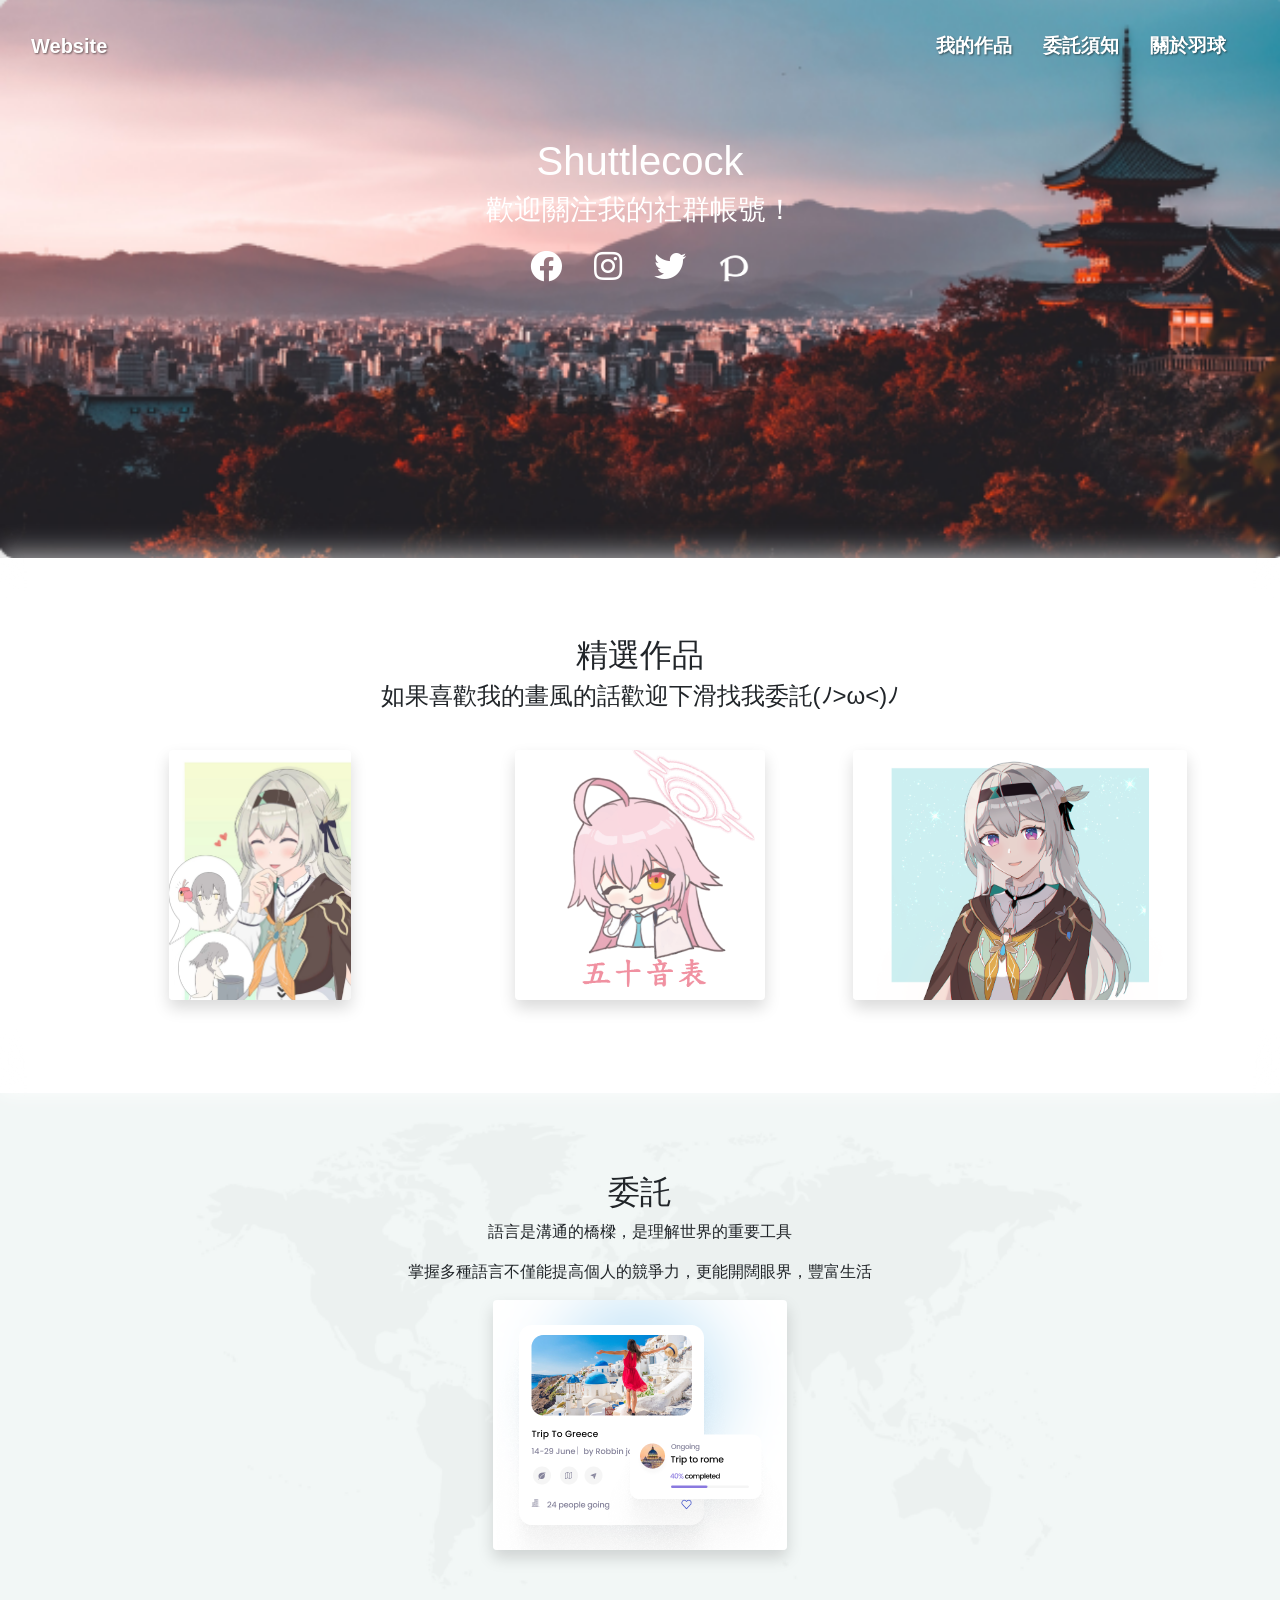
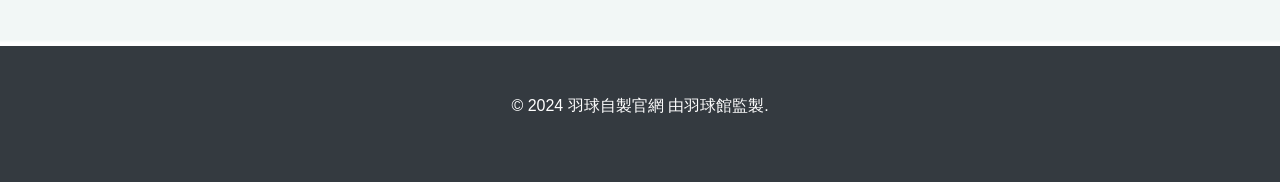
==== Shuttlecock web/index.html @ 03708514 "version1" ====
<!DOCTYPE html>
<html lang="zh-Hant">
<head>
    <meta charset="UTF-8">
    <meta name="viewport" content="width=device-width, initial-scale=1.0">
    <title>Line Bot 官網</title>
    <link rel="stylesheet" href="styles.css">
    <!-- 引入 Bootstrap -->
    <link href="https://stackpath.bootstrapcdn.com/bootstrap/4.5.2/css/bootstrap.min.css" rel="stylesheet">
    <!-- 引入 Font Awesome -->
    <link rel="stylesheet" href="https://cdnjs.cloudflare.com/ajax/libs/font-awesome/5.15.3/css/all.min.css">
</head>
<body>
    <header class="hero-section" id="slideshow" style="background-image: url('images/image.png');">
        <!-- 導航欄 -->
        <nav class="navbar navbar-expand-lg navbar-light">
            <div class="container-fluid">
                <a class="navbar-brand text-white" href="index.html">Website</a>
                <button class="navbar-toggler" type="button" data-toggle="collapse" data-target="#navbarNav" aria-controls="navbarNav" aria-expanded="false" aria-label="Toggle navigation">
                    <span class="navbar-toggler-icon"></span>
                </button>
                <div class="collapse navbar-collapse" id="navbarNav">
                    <ul class="navbar-nav ml-auto">
                        <li class="nav-item">
                            <a class="nav-link text-white" href="about-site.html">我的作品</a>
                        </li>
                        <li class="nav-item">
                            <a class="nav-link text-white" href="about-linebot.html">委託須知</a>
                        </li>
                        <li class="nav-item">
                            <a class="nav-link text-white" href="about-us.html">關於羽球</a>
                        </li>
                    </ul>
                </div>
            </div>
        </nav>



        <!-- 英雄內容 -->
        <div class="hero-content text-center text-white">
            <h1>Shuttlecock</h1>
            <h3>歡迎關注我的社群帳號！</h3>
        </div>

        <!-- 社群平台 Icon 連結 -->
<div class="social-icons text-center mt-4">
    <a href="https://www.facebook.com/profile.php?id=100034321654632&locale=zh_TW" target="_blank" class="text-white mx-3">
        <i class="fab fa-facebook fa-2x"></i>
    </a>
    <a href="https://instagram.com/你的帳號" target="_blank" class="text-white mx-3">
        <i class="fab fa-instagram fa-2x"></i>
    </a>
    <a href="https://x.com/pnzyu322858" target="_blank" class="text-white mx-3">
        <i class="fab fa-twitter fa-2x"></i>
    </a>
    <a href="https://www.pixiv.net/users/102745883" target="_blank" class="text-white mx-3">
        <img src="images/pixiv-icon.png" alt="Pixiv" class="pixiv-icon">
    </a>
</div>


        <!-- 社群平台 Icon 連結
        <div class="social-icons text-center mt-4">
            <a href="https://www.facebook.com/profile.php?id=100034321654632&locale=zh_TW" target="_blank" class="text-white mx-3">
                <i class="fab fa-facebook fa-2x"></i>
            </a>
            <a href="https://instagram.com/你的帳號" target="_blank" class="text-white mx-3">
                <i class="fab fa-instagram fa-2x"></i>
            </a>
            <a href="https://x.com/pnzyu322858" target="_blank" class="text-white mx-3">
                <i class="fab fa-twitter fa-2x"></i>
            </a>
            <a href="https://www.pixiv.net/users/102745883" target="_blank" class="text-white mx-3">
                <img src="images/pixiv-icon.png"  alt="Pixiv" style="width: 30px; height: 43px;">
            </a>
            
            
        </div> -->
        
        <!-- <div class="hero-content text-center text-white">
            <a href="https://docs.google.com/forms/d/e/1FAIpQLSdoENQJsNm7mnWL3woPEka-30d0QeYfEKnMC2vVdbj_1Q4-5Q/viewform?usp=sf_link" class="btn btn-outline-success mt-3" id="surveyBtn">點我填寫委託表單 (*’ｰ’*)</a>
        </div> -->


    </header>

    <div class="transition-blur"></div>

    <!-- 截圖展示區域 -->
    <section id="screenshots" class="py-3">
        <div class="container text-center">
            <h2>精選作品</h2>
            <h4>如果喜歡我的畫風的話歡迎下滑找我委託(ﾉ>ω<)ﾉ</h4>
            <div class="row mt-4">
                <div class="col-md-4">
                    <img src="images/screenshot1.png" alt="Screenshot 1" class="img-fluid rounded shadow">
                </div>
                <div class="col-md-4">
                    <img src="images/screenshot2.png" alt="Screenshot 2" class="img-fluid rounded shadow">
                </div>
                <div class="col-md-4">
                    <img src="images/screenshot3.png" alt="Screenshot 3" class="img-fluid rounded shadow">
                </div>
            </div>
        </div>
    </section>

    <div class="transition-blur"></div>

    <!-- 學習語言的重要性區域 -->
    <section id="importance" class="bg-light py-5" style="background-image: url('images/image2.png'); background-size: cover; background-position: center;">
        <div class="container text-center">
            <h2>委託</h2>
            <p>語言是溝通的橋樑，是理解世界的重要工具</p>
            <p>掌握多種語言不僅能提高個人的競爭力，更能開闊眼界，豐富生活</p>
            <div class="thang">
                <p><img src="images/shot1.png" alt="Screenshot 1" class="img-fluid rounded shadow"></p>
            </div>
        </div>
    </section>

    <!-- 頁尾區域 -->
    <footer class="footer bg-dark text-white text-center py-3">
        <div class="container">
            <p>&copy; 2024 羽球自製官網 由羽球館監製.</p>
        </div>
    </footer>

    <!-- 引入 Bootstrap 和 JavaScript 依賴 -->
    <script src="https://code.jquery.com/jquery-3.5.1.slim.min.js"></script>
    <script src="https://cdn.jsdelivr.net/npm/@popperjs/core@2.5.4/dist/umd/popper.min.js"></script>
    <script src="https://stackpath.bootstrapcdn.com/bootstrap/4.5.2/js/bootstrap.min.js"></script>

    <!-- 控制按鈕顯示/隱藏的 JavaScript -->
    <script>
        $(document).ready(function() {
            // 監聽導覽列展開事件
            $('#navbarNav').on('show.bs.collapse', function () {
                $('#surveyBtn').hide(); // 導覽列展開時隱藏按鈕
            });

            // 監聽導覽列收起事件
            $('#navbarNav').on('hidden.bs.collapse', function () {
                $('#surveyBtn').show(); // 導覽列收起時顯示按鈕
            });
        });
    </script>
</body>
</html>
---- Shuttlecock web/styles.css ----
/* .navbar {
    position: sticky;
    top: 0;
    z-index: 1000;
    height: 60px;
    background: rgba(0, 0, 0, 0.7); /* 半透明黑色背景 */
    /* backdrop-filter: blur(10px); 背景模糊效果 */
    /* padding: 10px 20px;
} */


body {
    font-family: 'Arial', sans-serif;
    line-height: 1.6;
    margin: 0;
    padding: 0;
    background: #333;
    color: #333;
}

header {
    background: #333;
    color: #333131;
    padding: 1rem 0;
}

header .logo {
    max-width: 150px;
    height: auto;
}

.navbar {
    margin-bottom: 30px;
    
}

.container {
    padding: 2rem 0;
}

main h1 {
    margin-bottom: 1rem;
}

main p {
    font-size: 1.25rem;
}

footer {
    background: #333;
    color: #fff;
    text-align: center;
    padding: 1rem 0;
}

.hero-section {
    height: 62vh;

    background-size: cover; /* 讓圖片覆蓋整個區域 */
    background-position: center; /* 圖片居中顯示 */
    background-repeat: no-repeat; /* 防止圖片重複 */
}



.transition-blur {
    height: 50px; /* 過渡區域的高度，可以根據需要調整 */
    background: linear-gradient(to bottom, rgba(255, 255, 255, 0), rgba(255, 255, 255, 1)); /* 由透明到白色的過渡效果 */
    filter: blur(10px); /* 應用模糊效果 */
    margin-top: -20px; /* 可以調整，避免過渡區域和上方內容重疊過多 */
}

.navbar .nav-link {
    color: #000000; /* 字體顏色 */
    font-weight: bold; /* 字體加粗 */
    text-shadow: 1px 1px 2px rgba(0, 0, 0, 0.5); /* 加上陰影 */
}
.navbar .navbar-brand {
    color: #000000; /* 字體顏色 */
    font-weight: bold; /* 字體加粗 */
    text-shadow: 1px 1px 2px rgba(0, 0, 0, 0.5); /* 加上陰影 */
}


.navbar .nav-link {
    font-size: 19px;
    padding-left: 15px; /* 調整左側間距 
    padding-right: 30px; /* 調整右側間距
}

.navbar .navbar-brand {
    font-size: 30px; /* 調整品牌名稱的字體大小 */
}

.navbar .nav-item {
    margin-right: 15px; 
}

nav.navbar {
    margin-bottom: 60px; /* 調整距離 */
}




/* <!-- 截圖展示區域 --> */
.img-fluid {
    max-height: 250px; /* 限制圖片的最大高度 */
    width: auto;
}
.row {
    margin: 0.5; /* 去除行間距 */
}
.col-md-4 {
    padding: 0.5rem; /* 縮小列間距 */
}


/* <!-- 圖片區域 --> */
/* 背景切換效果 */
.hero-section {
    background-size: cover;
    background-position: center;
    transition: background-image 1.5s ease-in-out;
}

/* 文字動畫效果 */
#slideshow-text, #slideshow-description {
    opacity: 0;
    animation: fadeIn 2s forwards;
}

/* 淡入效果 */
@keyframes fadeIn {
    from { opacity: 0; }
    to { opacity: 1; }
}


/* 預設桌面版樣式 */
#screenshots .row {
    display: flex;
    justify-content: center;
    align-items: center;
}

#screenshots .col-md-4 {
    flex: 0 0 33.3333%;
    max-width: 33.3333%;
    padding: 15px;
}

/* 手機版樣式 */
@media (max-width: 768px) {
    #screenshots .col-md-4 {
        flex: 0 0 50%;
        max-width: 32%;
    }
}

.social-icons {
    display: flex; /* 使用 Flexbox */
    justify-content: center; /* 中心對齊 */
    align-items: center; /* 垂直對齊 */
}

.social-icons img.pixiv-icon {
    width: 30px; /* 設定寬度 */
    height: 30px; /* 設定高度 */
    margin-left: 1px; /* 為圖片添加間距 */
    margin-right: 1px; /* 為圖片添加間距 */
}
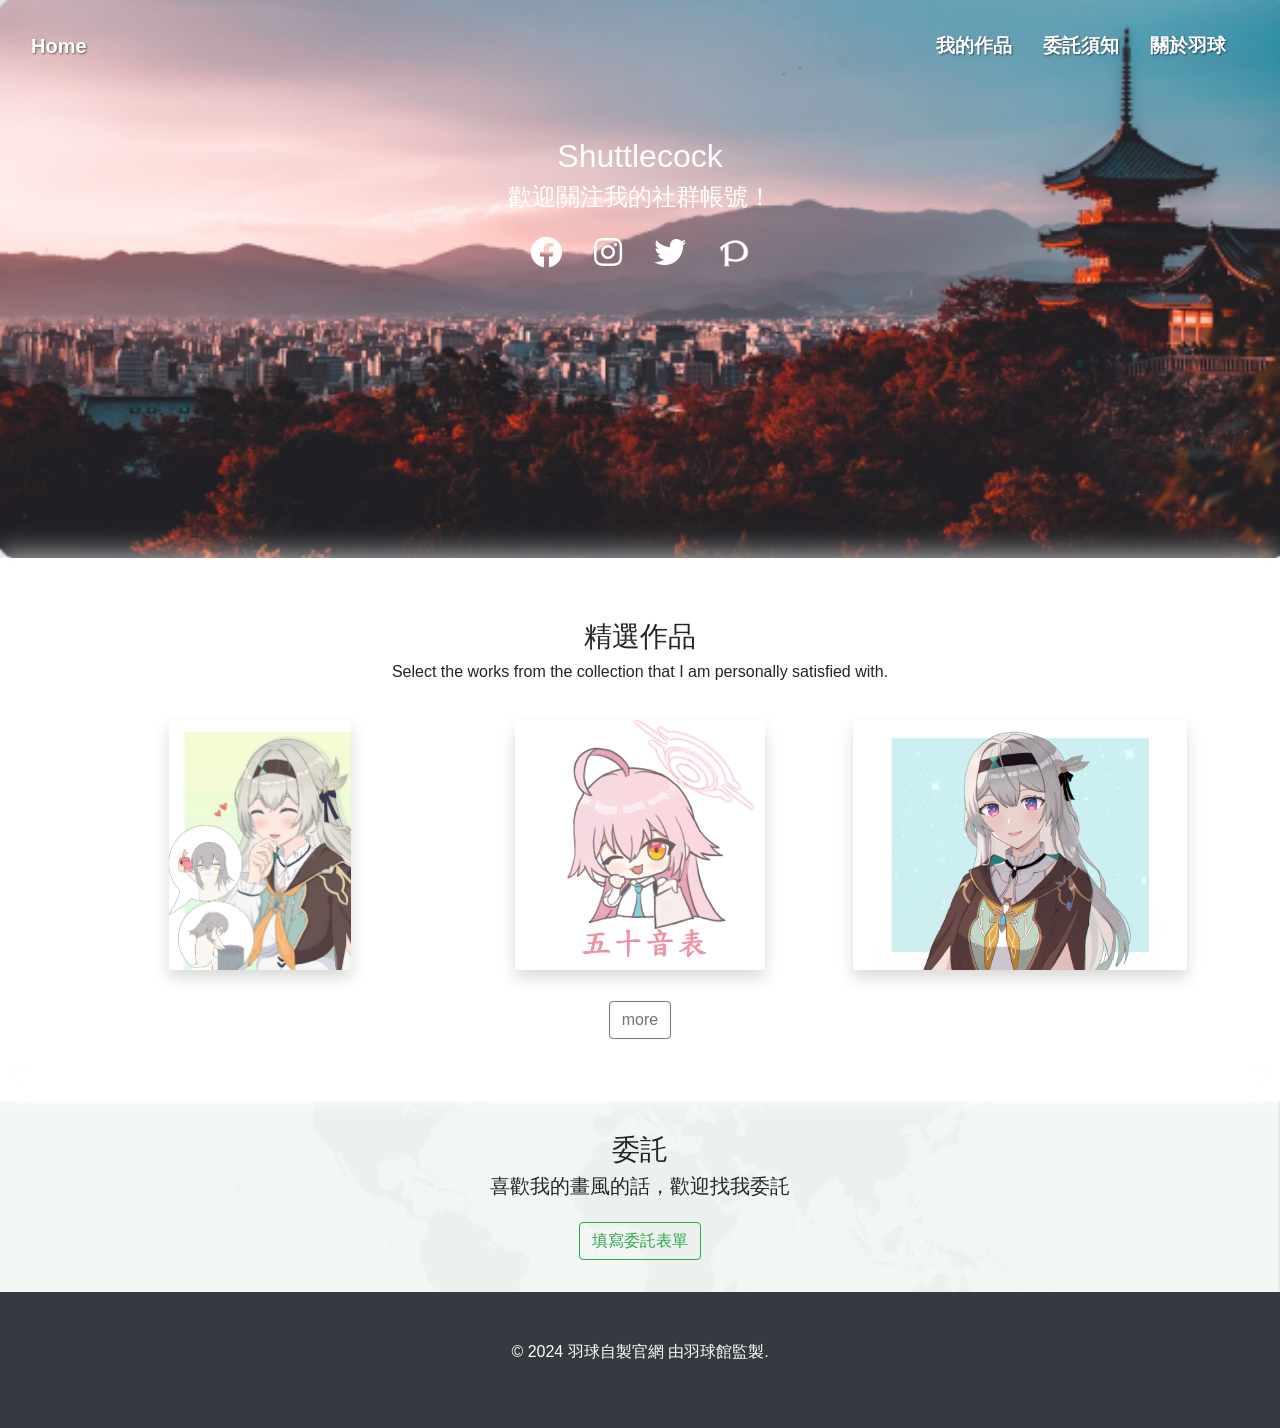
==== commit 1538222e: "Update index.html" ====
--- a/Shuttlecock web/index.html
+++ b/Shuttlecock web/index.html
@@ -15,7 +15,7 @@
         <!-- 導航欄 -->
         <nav class="navbar navbar-expand-lg navbar-light">
             <div class="container-fluid">
-                <a class="navbar-brand text-white" href="index.html">Website</a>
+                <a class="navbar-brand text-white" href="index.html">Home</a>
                 <button class="navbar-toggler" type="button" data-toggle="collapse" data-target="#navbarNav" aria-controls="navbarNav" aria-expanded="false" aria-label="Toggle navigation">
                     <span class="navbar-toggler-icon"></span>
                 </button>
@@ -39,8 +39,8 @@
 
         <!-- 英雄內容 -->
         <div class="hero-content text-center text-white">
-            <h1>Shuttlecock</h1>
-            <h3>歡迎關注我的社群帳號！</h3>
+            <h2>Shuttlecock</h2>
+            <h4>歡迎關注我的社群帳號！</h4>
         </div>
 
         <!-- 社群平台 Icon 連結 -->
@@ -88,10 +88,10 @@
     <div class="transition-blur"></div>
 
     <!-- 截圖展示區域 -->
-    <section id="screenshots" class="py-3">
+    <section id="screenshots" class="py-10">
         <div class="container text-center">
-            <h2>精選作品</h2>
-            <h4>如果喜歡我的畫風的話歡迎下滑找我委託(ﾉ>ω<)ﾉ</h4>
+            <h3>精選作品</h3>
+            <h6>Select the works from the collection that I am personally satisfied with.</h6>
             <div class="row mt-4">
                 <div class="col-md-4">
                     <img src="images/screenshot1.png" alt="Screenshot 1" class="img-fluid rounded shadow">
@@ -103,20 +103,19 @@
                     <img src="images/screenshot3.png" alt="Screenshot 3" class="img-fluid rounded shadow">
                 </div>
             </div>
+            <a href="about-site.html"  class="btn btn-outline-secondary mt-3" id="surveyBtn">more</a>
         </div>
     </section>
 
     <div class="transition-blur"></div>
 
     <!-- 學習語言的重要性區域 -->
-    <section id="importance" class="bg-light py-5" style="background-image: url('images/image2.png'); background-size: cover; background-position: center;">
+    <section id="importance" class="bg-light py-10" style="background-image: url('images/image2.png'); background-size: cover; background-position: center;">
         <div class="container text-center">
-            <h2>委託</h2>
-            <p>語言是溝通的橋樑，是理解世界的重要工具</p>
-            <p>掌握多種語言不僅能提高個人的競爭力，更能開闊眼界，豐富生活</p>
-            <div class="thang">
-                <p><img src="images/shot1.png" alt="Screenshot 1" class="img-fluid rounded shadow"></p>
-            </div>
+            <h3>委託</h3>
+            <h5>喜歡我的畫風的話，歡迎找我委託</h5>
+            <h5></h5>
+            <a href="https://docs.google.com/forms/d/e/1FAIpQLSdoENQJsNm7mnWL3woPEka-30d0QeYfEKnMC2vVdbj_1Q4-5Q/viewform?usp=sf_link" class="btn btn-outline-success mt-3" id="surveyBtn">填寫委託表單</a>
         </div>
     </section>
 
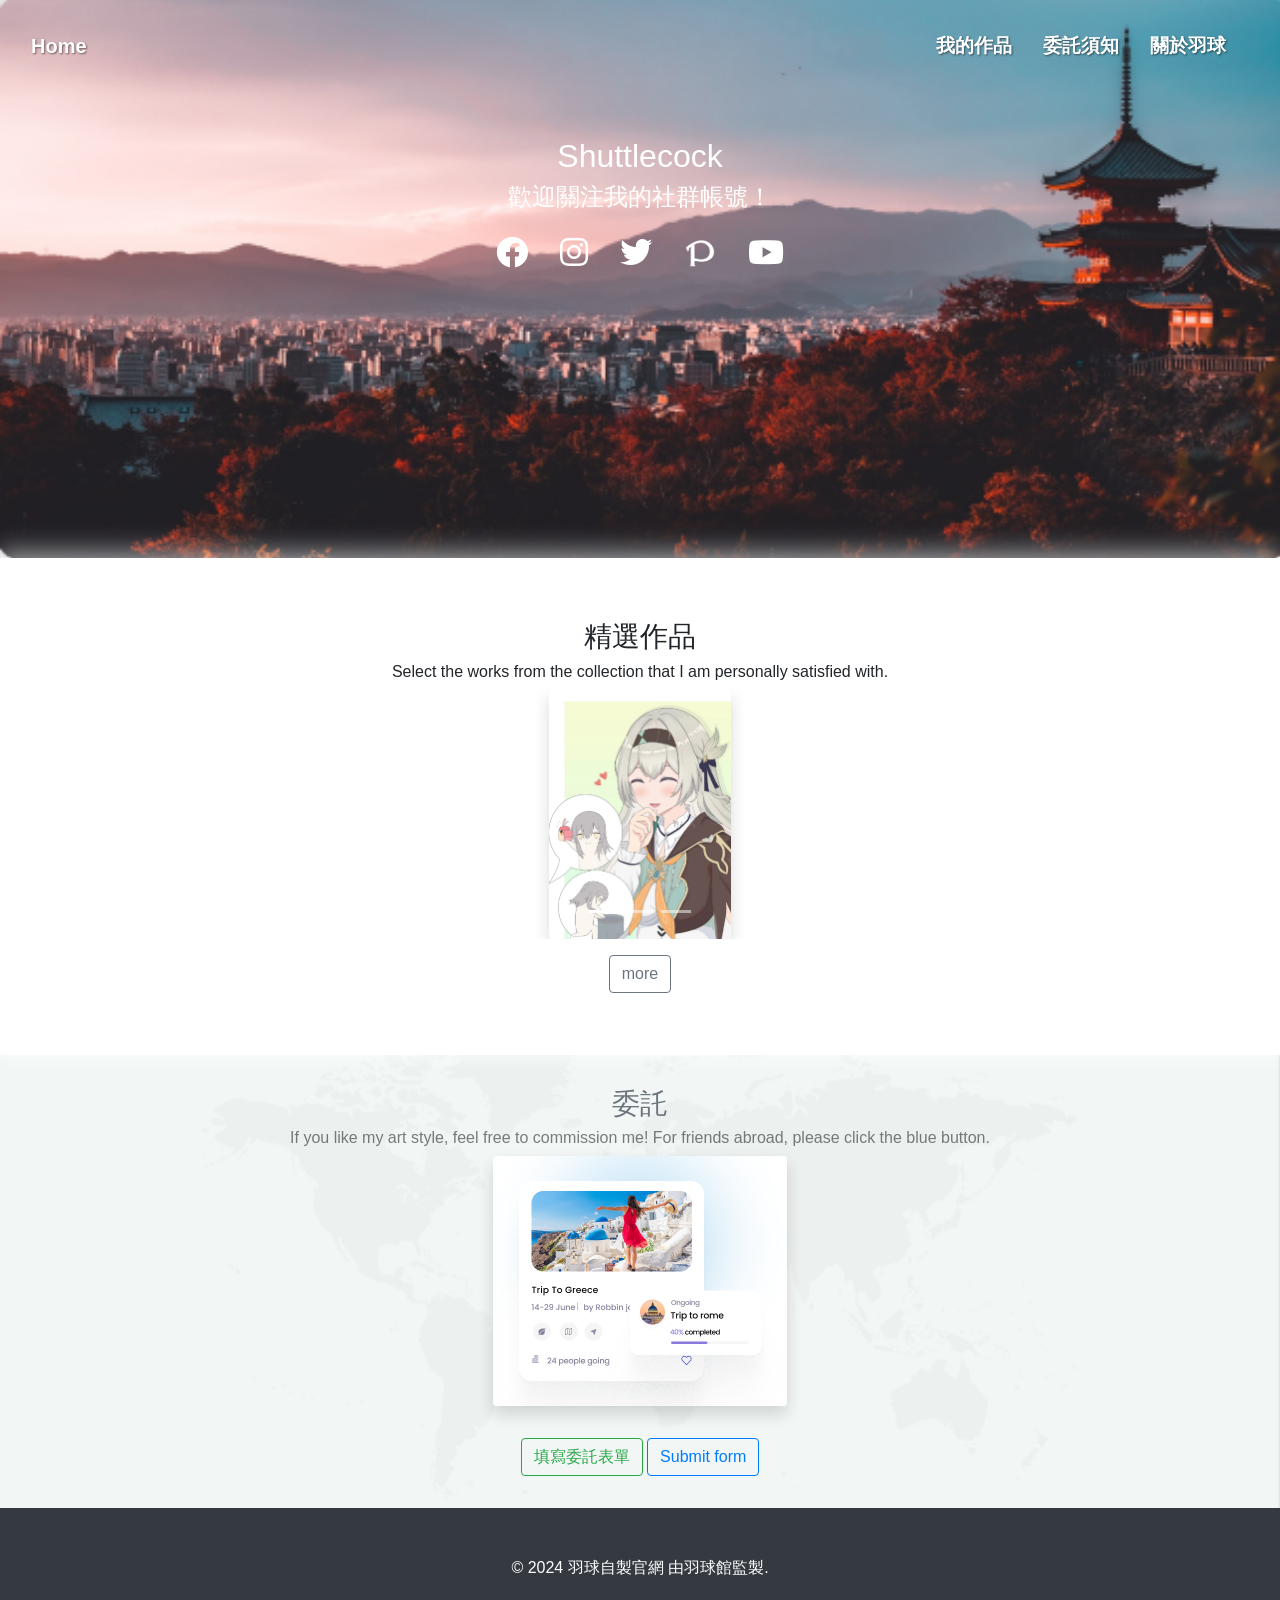
==== commit cee16cfe: "Update index.html" ====
--- a/Shuttlecock web/index.html
+++ b/Shuttlecock web/index.html
@@ -57,6 +57,9 @@
     <a href="https://www.pixiv.net/users/102745883" target="_blank" class="text-white mx-3">
         <img src="images/pixiv-icon.png" alt="Pixiv" class="pixiv-icon">
     </a>
+    <a href="https://x.com/pnzyu322858" target="_blank" class="text-white mx-3">
+        <i class="fab fa-youtube fa-2x"></i>
+    </a>
 </div>
 
 
@@ -88,7 +91,7 @@
     <div class="transition-blur"></div>
 
     <!-- 截圖展示區域 -->
-    <section id="screenshots" class="py-10">
+    <!-- <section id="screenshots" class="py-10">
         <div class="container text-center">
             <h3>精選作品</h3>
             <h6>Select the works from the collection that I am personally satisfied with.</h6>
@@ -105,20 +108,69 @@
             </div>
             <a href="about-site.html"  class="btn btn-outline-secondary mt-3" id="surveyBtn">more</a>
         </div>
+    </section> -->
+
+    <section id="screenshots" class="py-10">
+        <div class="container text-center">
+            <h3>精選作品</h3>
+            <h6>Select the works from the collection that I am personally satisfied with.</h6>
+            
+            <!-- 輪播開始 -->
+            <div id="carouselExampleIndicators" class="carousel slide" data-ride="carousel">
+                <!-- 輪播指示點 -->
+                <ol class="carousel-indicators">
+                    <li data-target="#carouselExampleIndicators" data-slide-to="0" class="active"></li>
+                    <li data-target="#carouselExampleIndicators" data-slide-to="1"></li>
+                    <li data-target="#carouselExampleIndicators" data-slide-to="2"></li>
+                </ol>
+    
+                <!-- 輪播內容 -->
+                <div class="carousel-inner">
+                    <div class="carousel-item active">
+                        <img src="images/screenshot1.png" alt="Screenshot 1" class="img-fluid rounded shadow">
+                    </div>
+                    <div class="carousel-item">
+                        <img src="images/screenshot2.png" alt="Screenshot 2" class="img-fluid rounded shadow">
+                    </div>
+                    <div class="carousel-item">
+                        <img src="images/screenshot3.png" alt="Screenshot 3" class="img-fluid rounded shadow">
+                    </div>
+                </div>
+    
+                <!-- 左右切換按鈕 -->
+                <a class="carousel-control-prev" href="#carouselExampleIndicators" role="button" data-slide="prev">
+                    <span class="carousel-control-prev-icon" aria-hidden="true"></span>
+                    <span class="sr-only">Previous</span>
+                </a>
+                <a class="carousel-control-next" href="#carouselExampleIndicators" role="button" data-slide="next">
+                    <span class="carousel-control-next-icon" aria-hidden="true"></span>
+                    <span class="sr-only">Next</span>
+                </a>
+            </div>
+            <!-- 輪播結束 -->
+    
+            <a href="about-site.html" class="btn btn-outline-secondary mt-3" id="surveyBtn">more</a>
+        </div>
+
     </section>
+    
 
     <div class="transition-blur"></div>
 
     <!-- 學習語言的重要性區域 -->
     <section id="importance" class="bg-light py-10" style="background-image: url('images/image2.png'); background-size: cover; background-position: center;">
         <div class="container text-center">
-            <h3>委託</h3>
-            <h5>喜歡我的畫風的話，歡迎找我委託</h5>
-            <h5></h5>
+            <h3 class="text-muted">委託</h3>
+            <h6 class="text-black-50">If you like my art style, feel free to commission me! For friends abroad, please click the blue button.</h6>
+            <h5 class="text-white"></h5>
+            <div class="thang">
+                <p><img src="images/shot1.png" alt="Screenshot 1" class="img-fluid rounded shadow"></p>
+            </div>
             <a href="https://docs.google.com/forms/d/e/1FAIpQLSdoENQJsNm7mnWL3woPEka-30d0QeYfEKnMC2vVdbj_1Q4-5Q/viewform?usp=sf_link" class="btn btn-outline-success mt-3" id="surveyBtn">填寫委託表單</a>
+            <a href="https://docs.google.com/forms/d/e/1FAIpQLSdoENQJsNm7mnWL3woPEka-30d0QeYfEKnMC2vVdbj_1Q4-5Q/viewform?usp=sf_link" class="btn btn-outline-primary mt-3" id="surveyBtn">Submit form</a>
         </div>
     </section>
-
+    
     <!-- 頁尾區域 -->
     <footer class="footer bg-dark text-white text-center py-3">
         <div class="container">
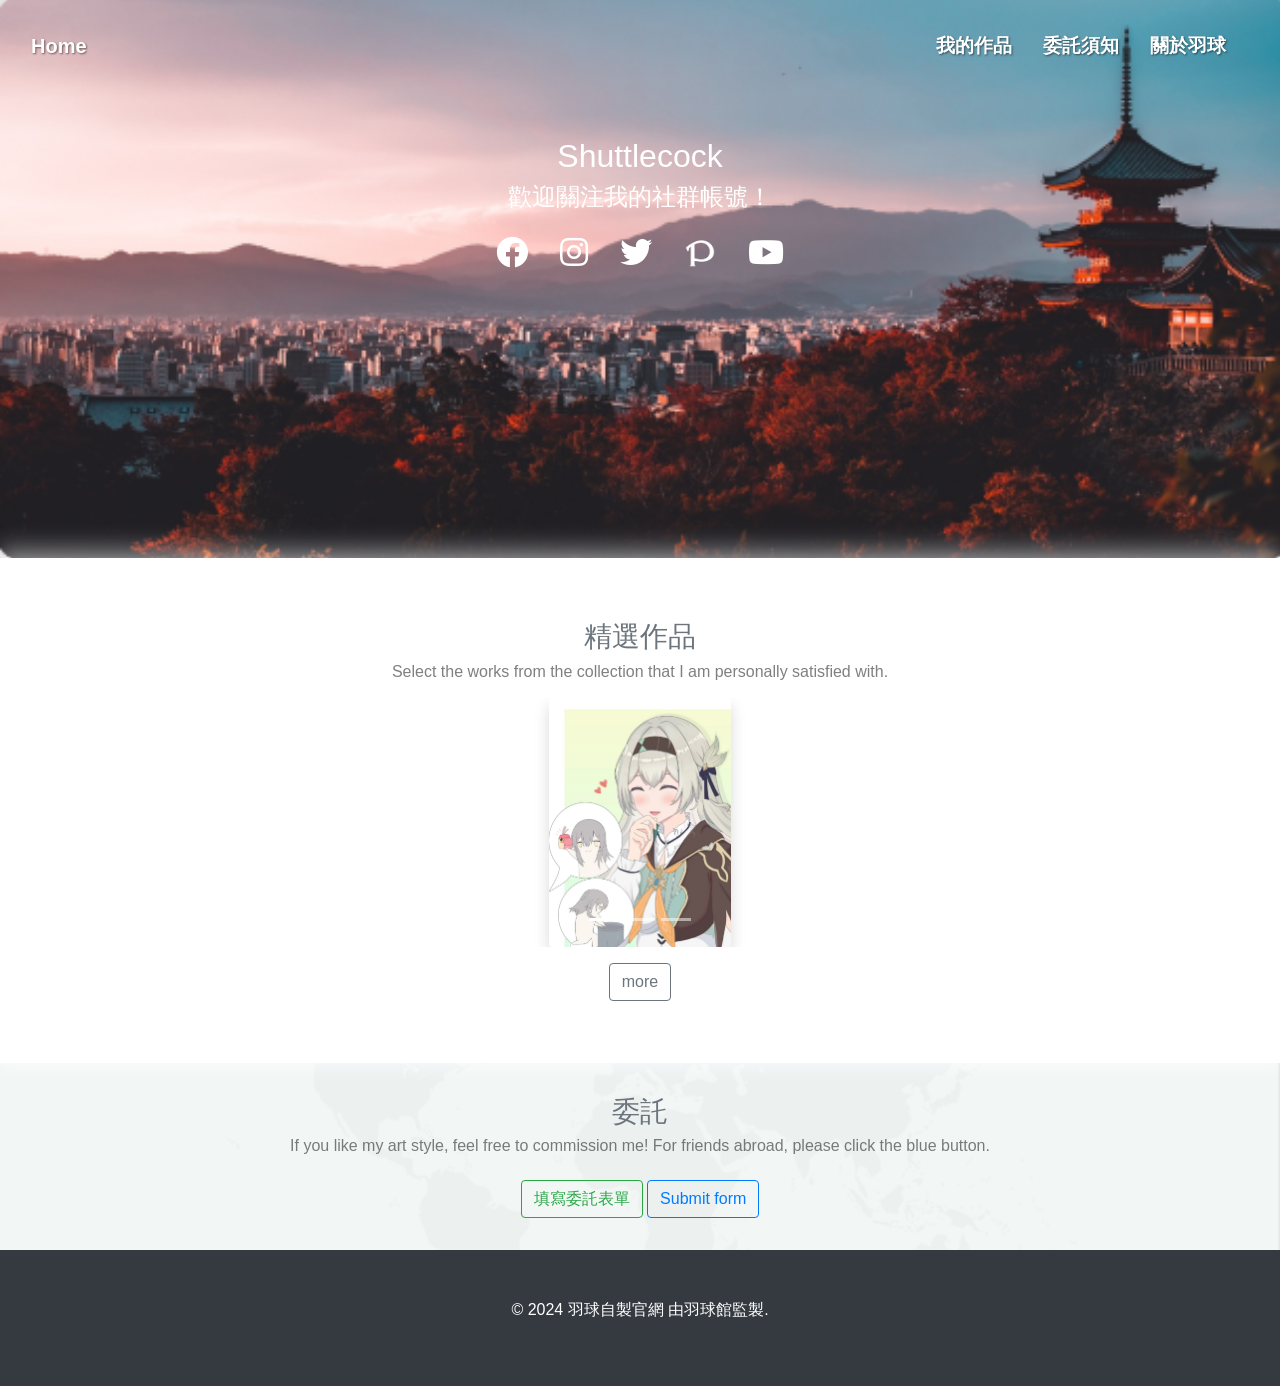
==== commit 967c5dc8: "Update index.html" ====
--- a/Shuttlecock web/index.html
+++ b/Shuttlecock web/index.html
@@ -3,7 +3,7 @@
 <head>
     <meta charset="UTF-8">
     <meta name="viewport" content="width=device-width, initial-scale=1.0">
-    <title>Line Bot 官網</title>
+    <title>Shuttlecock art</title>
     <link rel="stylesheet" href="styles.css">
     <!-- 引入 Bootstrap -->
     <link href="https://stackpath.bootstrapcdn.com/bootstrap/4.5.2/css/bootstrap.min.css" rel="stylesheet">
@@ -112,8 +112,9 @@
 
     <section id="screenshots" class="py-10">
         <div class="container text-center">
-            <h3>精選作品</h3>
-            <h6>Select the works from the collection that I am personally satisfied with.</h6>
+            <h3 class="text-muted">精選作品</h3>
+            <h6 class="text-black-50">Select the works from the collection that I am personally satisfied with.</h6>
+            <p></p>
             
             <!-- 輪播開始 -->
             <div id="carouselExampleIndicators" class="carousel slide" data-ride="carousel">
@@ -163,9 +164,6 @@
             <h3 class="text-muted">委託</h3>
             <h6 class="text-black-50">If you like my art style, feel free to commission me! For friends abroad, please click the blue button.</h6>
             <h5 class="text-white"></h5>
-            <div class="thang">
-                <p><img src="images/shot1.png" alt="Screenshot 1" class="img-fluid rounded shadow"></p>
-            </div>
             <a href="https://docs.google.com/forms/d/e/1FAIpQLSdoENQJsNm7mnWL3woPEka-30d0QeYfEKnMC2vVdbj_1Q4-5Q/viewform?usp=sf_link" class="btn btn-outline-success mt-3" id="surveyBtn">填寫委託表單</a>
             <a href="https://docs.google.com/forms/d/e/1FAIpQLSdoENQJsNm7mnWL3woPEka-30d0QeYfEKnMC2vVdbj_1Q4-5Q/viewform?usp=sf_link" class="btn btn-outline-primary mt-3" id="surveyBtn">Submit form</a>
         </div>
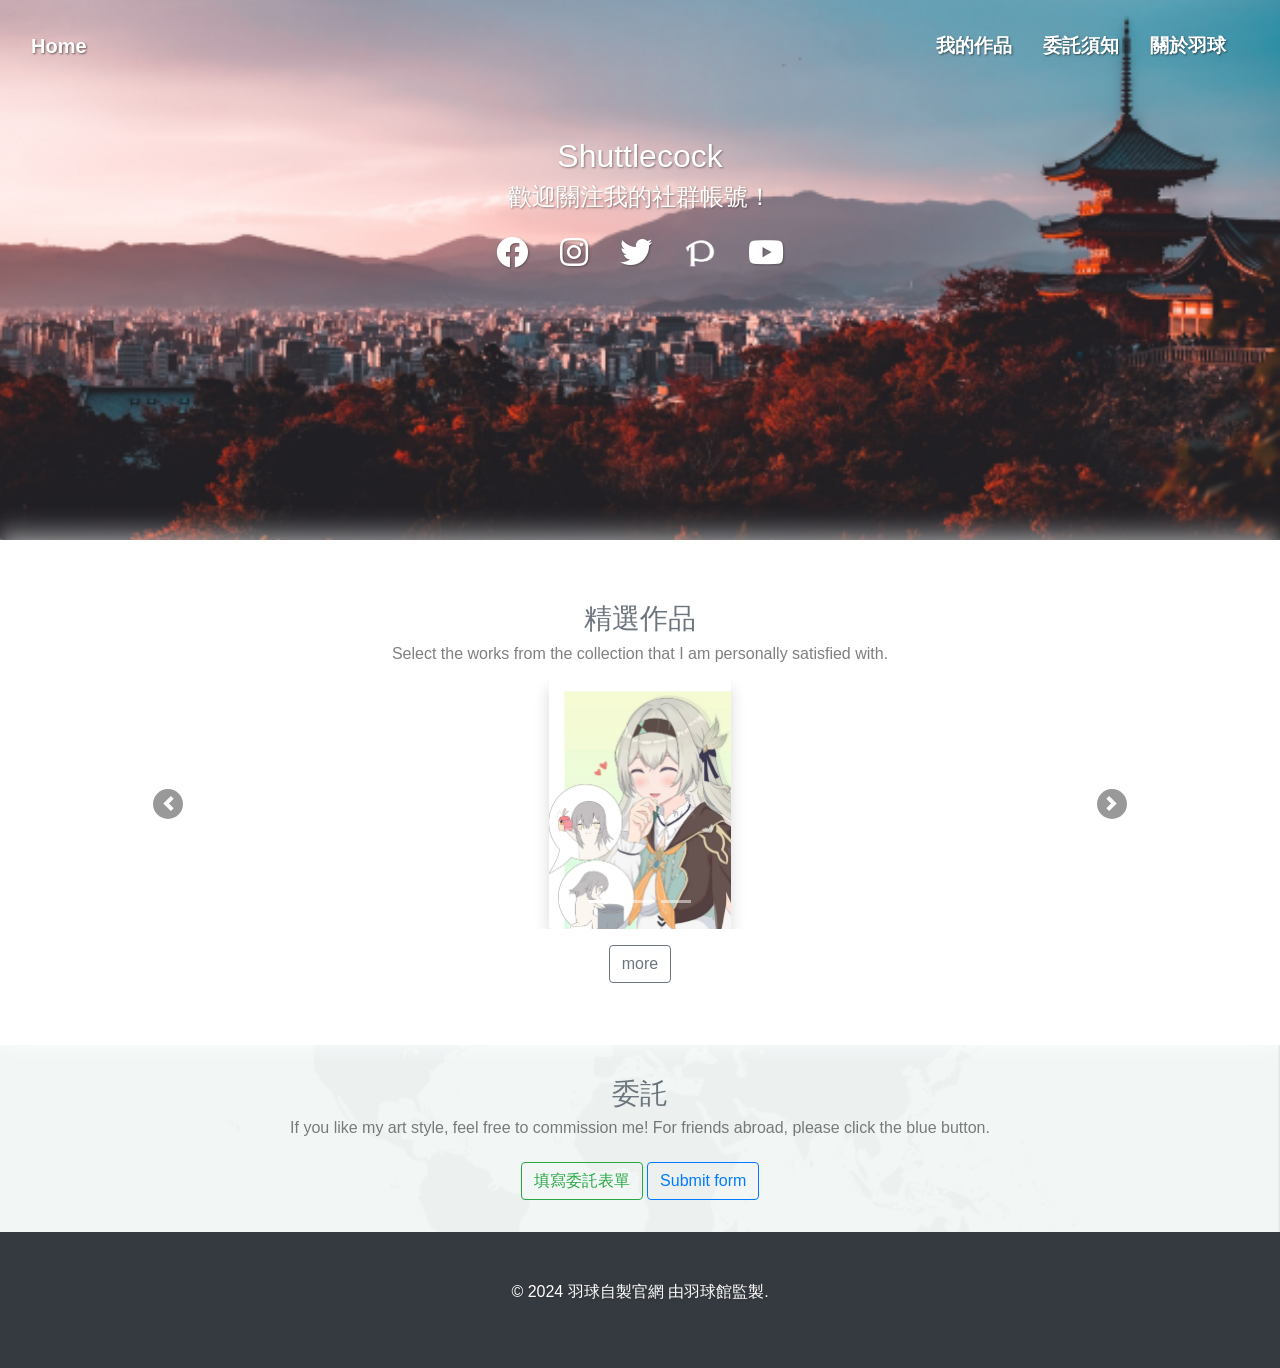
==== commit ba03907d: "Update index.html" ====
--- a/Shuttlecock web/index.html
+++ b/Shuttlecock web/index.html
@@ -25,7 +25,7 @@
                             <a class="nav-link text-white" href="about-site.html">我的作品</a>
                         </li>
                         <li class="nav-item">
-                            <a class="nav-link text-white" href="about-linebot.html">委託須知</a>
+                            <a class="nav-link text-white" href="about-sign.html">委託須知</a>
                         </li>
                         <li class="nav-item">
                             <a class="nav-link text-white" href="about-us.html">關於羽球</a>
--- a/Shuttlecock web/styles.css
+++ b/Shuttlecock web/styles.css
@@ -54,7 +54,7 @@
 }
 
 .hero-section {
-    height: 62vh;
+    height: 60vh;
 
     background-size: cover; /* 讓圖片覆蓋整個區域 */
     background-position: center; /* 圖片居中顯示 */
@@ -172,4 +172,103 @@
 }
 
 
-
+/* 左邊按鈕 */
+.carousel-control-prev-icon {
+    background-color: rgba(0, 0, 0, 0.8) !important; /* 黑色背景，80%不透明，強制應用 */
+    border-radius: 50% !important; /* 圓形按鈕 */
+    width: 30px !important;
+    height: 30px !important;
+}
+
+/* 右邊按鈕 */
+.carousel-control-next-icon {
+    background-color: rgba(0, 0, 0, 0.8) !important; /* 黑色背景，80%不透明，強制應用 */
+    border-radius: 50% !important; /* 圓形按鈕 */
+    width: 30px !important;
+    height: 30px !important;
+}
+
+
+/* 確保按鈕可見 */
+.carousel-control-prev-icon,
+.carousel-control-next-icon {
+    background-size: 50% !important; /* 調整按鈕大小 */
+    background-position: center !important;
+    background-repeat: no-repeat !important;
+}
+
+.text-white {
+    color: white; /* 字體顏色 */
+    /* 其他字體效果 */
+    text-shadow: 1px 1px 2px rgba(56, 52, 52, 0.5); /* 添加陰影效果 */
+}
+
+
+
+.card {
+    border-radius: 8px;
+    transition: transform 0.3s ease, box-shadow 0.3s ease;
+    overflow: hidden;
+}
+
+.card:hover {
+    transform: translateY(-10px);
+    box-shadow: 0 6px 12px rgba(0, 0, 0, 0.2);
+}
+
+.card-img-top {
+    width: 100%; /* 確保圖片寬度適應框架 */
+    height: 250px; /* 設定固定的高度，所有圖片將會有相同的高度 */
+    object-fit: cover; /* 圖片保持比例自適應框架 */
+}
+
+#my-works .row {
+    display: flex;
+    flex-wrap: wrap;
+    justify-content: center;
+}
+
+#my-works .col-6 {
+    padding-left: 5px;
+    padding-right: 5px;
+}
+
+@media (min-width: 768px) {
+    .col-md-4 {
+        flex: 0 0 33.3333%; /* 在桌面端，每行3個作品 */
+    }
+}
+
+
+.my-page-header {
+    height: 50vh; /* 自定義高度 */
+    /* 其他自定義樣式 */
+}
+
+
+
+.custom-hero {
+    height: 16vh; /* 調整這個頁面的高度 */
+}
+#about-page .hero-content {
+    bottom: 20px; /* 根據需要調整這個值 */
+}
+
+
+
+
+/* 定義漸入效果 */
+.fade-in {
+    opacity: 0;
+    transform: translateY(20px); /* 從下往上出現 */
+    transition: opacity 1s ease-out, transform 1s ease-out;
+}
+
+.fade-in.show {
+    opacity: 1;
+    transform: translateY(0);
+}
+
+
+
+
